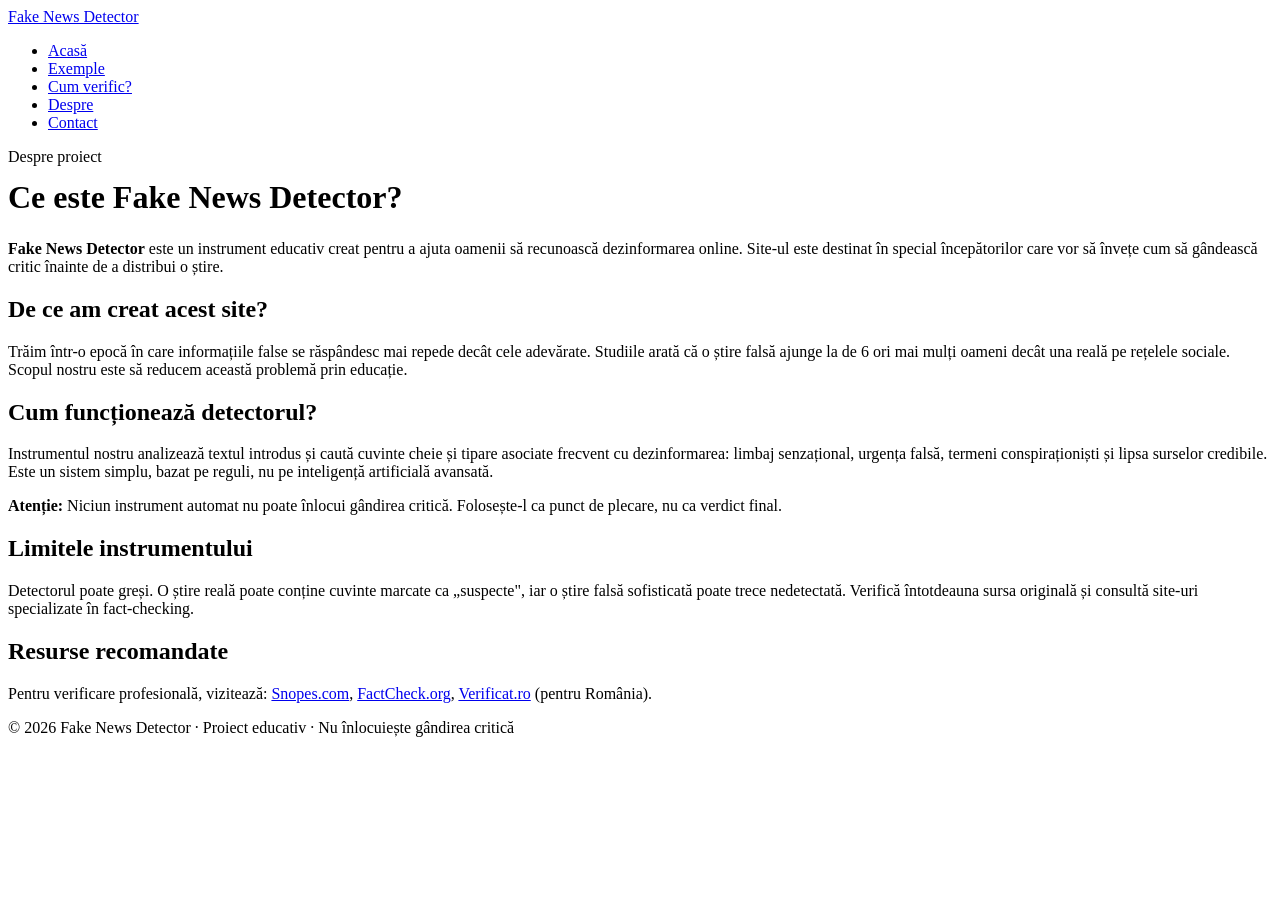
==== about.html @ dc5fa773 "primul meu commit" ====
<!DOCTYPE html>
<html lang="ro">
<head>
  <meta charset="UTF-8" />
  <meta name="viewport" content="width=device-width, initial-scale=1.0" />
  <title>Despre — Fake News Detector</title>
  <link rel="stylesheet" href="css/style.css" />
</head>
<body>

  <nav>
    <a href="index.html" class="nav-logo">
      <span class="dot"></span> Fake News Detector
    </a>
    <ul class="nav-links">
      <li><a href="index.html">Acasă</a></li>
      <li><a href="examples.html">Exemple</a></li>
      <li><a href="verify.html">Cum verific?</a></li>
      <li><a href="about.html">Despre</a></li>
      <li><a href="contact.html">Contact</a></li>
    </ul>
  </nav>

  <div class="page-content">
    <div class="hero-badge">Despre proiect</div>
    <h1 style="font-size:2rem; margin: 0.8rem 0 1.5rem;">Ce este Fake News Detector?</h1>

    <p>
      <strong>Fake News Detector</strong> este un instrument educativ creat pentru a ajuta oamenii
      să recunoască dezinformarea online. Site-ul este destinat în special începătorilor care vor să
      învețe cum să gândească critic înainte de a distribui o știre.
    </p>

    <h2>De ce am creat acest site?</h2>
    <p>
      Trăim într-o epocă în care informațiile false se răspândesc mai repede decât cele adevărate.
      Studiile arată că o știre falsă ajunge la de 6 ori mai mulți oameni decât una reală pe
      rețelele sociale. Scopul nostru este să reducem această problemă prin educație.
    </p>

    <h2>Cum funcționează detectorul?</h2>
    <p>
      Instrumentul nostru analizează textul introdus și caută cuvinte cheie și tipare asociate
      frecvent cu dezinformarea: limbaj senzațional, urgența falsă, termeni conspiraționiști și
      lipsa surselor credibile. Este un sistem simplu, bazat pe reguli, nu pe inteligență artificială avansată.
    </p>
    <p>
      <strong>Atenție:</strong> Niciun instrument automat nu poate înlocui gândirea critică.
      Folosește-l ca punct de plecare, nu ca verdict final.
    </p>

    <h2>Limitele instrumentului</h2>
    <p>
      Detectorul poate greși. O știre reală poate conține cuvinte marcate ca „suspecte", iar o
      știre falsă sofisticată poate trece nedetectată. Verifică întotdeauna sursa originală și
      consultă site-uri specializate în fact-checking.
    </p>

    <h2>Resurse recomandate</h2>
    <p>
      Pentru verificare profesională, vizitează:
      <a href="https://www.snopes.com" target="_blank">Snopes.com</a>,
      <a href="https://factcheck.org" target="_blank">FactCheck.org</a>,
      <a href="https://www.verificat.ro" target="_blank">Verificat.ro</a> (pentru România).
    </p>
  </div>

  <footer>
    <p>© 2026 Fake News Detector · Proiect educativ · Nu înlocuiește gândirea critică</p>
  </footer>

  <script src="js/main.js"></script>
</body>
</html>
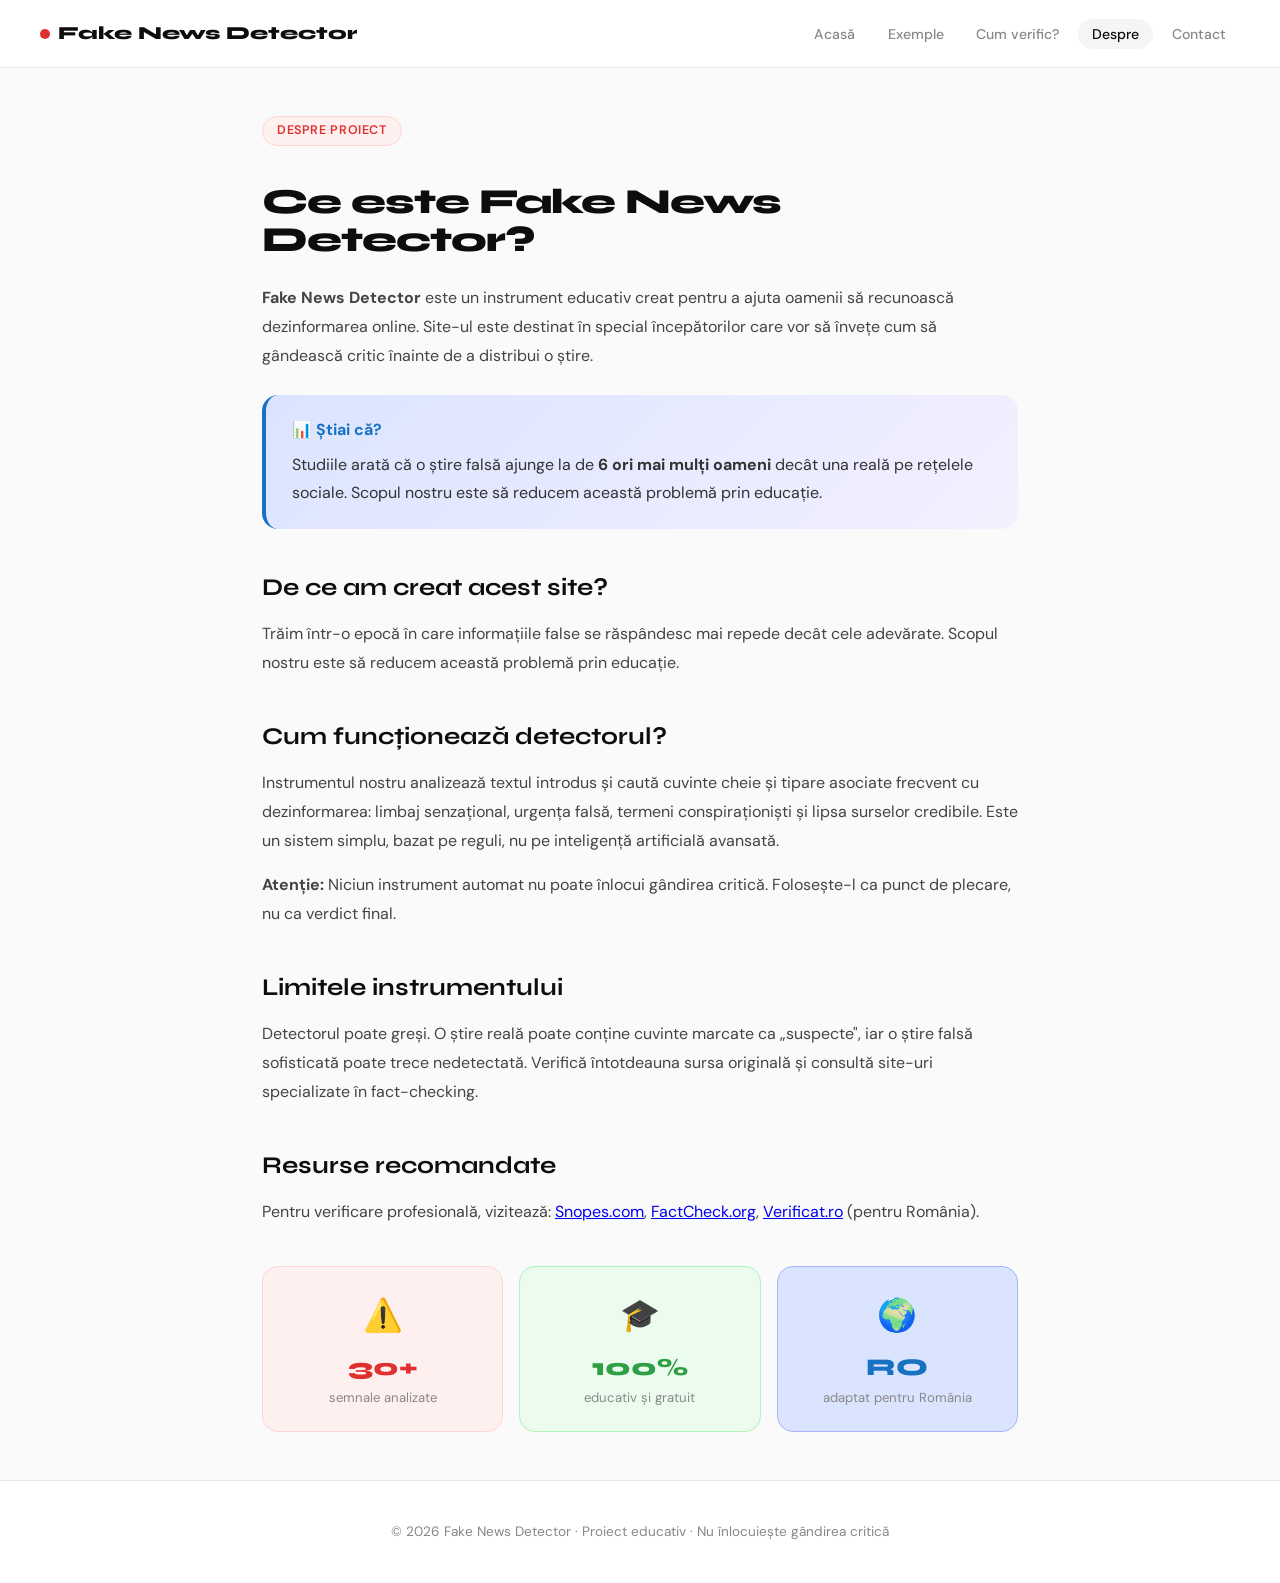
==== commit cfe36133: "Add files via upload" ====
--- a/about.html
+++ b/about.html
@@ -23,7 +23,7 @@
 
   <div class="page-content">
     <div class="hero-badge">Despre proiect</div>
-    <h1 style="font-size:2rem; margin: 0.8rem 0 1.5rem;">Ce este Fake News Detector?</h1>
+    <h1 style="font-size:2.2rem; margin: 0.8rem 0 1.5rem;">Ce este Fake News Detector?</h1>
 
     <p>
       <strong>Fake News Detector</strong> este un instrument educativ creat pentru a ajuta oamenii
@@ -31,11 +31,18 @@
       învețe cum să gândească critic înainte de a distribui o știre.
     </p>
 
+    <div class="about-highlight">
+      <strong style="color:#1971c2;">📊 Știai că?</strong>
+      <p style="color:#333; margin:0.5rem 0 0; line-height:1.75;">
+        Studiile arată că o știre falsă ajunge la de <strong>6 ori mai mulți oameni</strong> decât una reală pe
+        rețelele sociale. Scopul nostru este să reducem această problemă prin educație.
+      </p>
+    </div>
+
     <h2>De ce am creat acest site?</h2>
     <p>
       Trăim într-o epocă în care informațiile false se răspândesc mai repede decât cele adevărate.
-      Studiile arată că o știre falsă ajunge la de 6 ori mai mulți oameni decât una reală pe
-      rețelele sociale. Scopul nostru este să reducem această problemă prin educație.
+      Scopul nostru este să reducem această problemă prin educație.
     </p>
 
     <h2>Cum funcționează detectorul?</h2>
@@ -63,6 +70,24 @@
       <a href="https://factcheck.org" target="_blank">FactCheck.org</a>,
       <a href="https://www.verificat.ro" target="_blank">Verificat.ro</a> (pentru România).
     </p>
+
+    <div style="margin-top:2.5rem; display:grid; grid-template-columns: repeat(auto-fit, minmax(180px,1fr)); gap:1rem;">
+      <div style="background:#fff0f0; border-radius:var(--radius); padding:1.4rem; text-align:center; border:1px solid #ffd6d6;">
+        <div style="font-size:2rem; margin-bottom:0.5rem;">⚠️</div>
+        <div style="font-family:var(--font-head); font-weight:800; font-size:1.5rem; color:var(--red);">30+</div>
+        <div style="font-size:0.82rem; color:#888;">semnale analizate</div>
+      </div>
+      <div style="background:#ebfbee; border-radius:var(--radius); padding:1.4rem; text-align:center; border:1px solid #b2f2bb;">
+        <div style="font-size:2rem; margin-bottom:0.5rem;">🎓</div>
+        <div style="font-family:var(--font-head); font-weight:800; font-size:1.5rem; color:var(--green);">100%</div>
+        <div style="font-size:0.82rem; color:#888;">educativ și gratuit</div>
+      </div>
+      <div style="background:#dbe4ff; border-radius:var(--radius); padding:1.4rem; text-align:center; border:1px solid #a5b4fc;">
+        <div style="font-size:2rem; margin-bottom:0.5rem;">🌍</div>
+        <div style="font-family:var(--font-head); font-weight:800; font-size:1.5rem; color:var(--blue);">RO</div>
+        <div style="font-size:0.82rem; color:#888;">adaptat pentru România</div>
+      </div>
+    </div>
   </div>
 
   <footer>
@@ -71,4 +96,4 @@
 
   <script src="js/main.js"></script>
 </body>
-</html>+</html>
--- a/css/style.css
+++ b/css/style.css
@@ -0,0 +1,537 @@
+@import url('https://fonts.googleapis.com/css2?family=Syne:wght@400;600;700;800&family=DM+Sans:ital,wght@0,300;0,400;0,500;1,400&display=swap');
+
+*, *::before, *::after { box-sizing: border-box; margin: 0; padding: 0; }
+
+:root {
+  --red: #E03131;
+  --red-light: #FFF0F0;
+  --red-mid: #ffd6d6;
+  --green: #2F9E44;
+  --green-light: #EBFBEE;
+  --amber: #E67700;
+  --amber-light: #FFF3BF;
+  --blue: #1971c2;
+  --blue-light: #dbe4ff;
+  --purple: #7048e8;
+  --purple-light: #f3f0ff;
+  --dark: #0D0D0D;
+  --dark2: #1A1A1A;
+  --gray: #888;
+  --gray-light: #F5F5F5;
+  --border: #E8E8E8;
+  --white: #FFFFFF;
+  --font-head: 'Syne', sans-serif;
+  --font-body: 'DM Sans', sans-serif;
+  --radius: 16px;
+  --radius-sm: 10px;
+  --shadow: 0 4px 24px rgba(0,0,0,0.08);
+  --shadow-lg: 0 8px 40px rgba(0,0,0,0.12);
+}
+
+body {
+  font-family: var(--font-body);
+  background: #fafafa;
+  color: var(--dark);
+  line-height: 1.6;
+  font-size: 16px;
+}
+
+/* NAV */
+nav {
+  display: flex;
+  align-items: center;
+  justify-content: space-between;
+  padding: 0 2.5rem;
+  height: 68px;
+  border-bottom: 1px solid var(--border);
+  position: sticky;
+  top: 0;
+  background: rgba(255,255,255,0.95);
+  backdrop-filter: blur(12px);
+  z-index: 100;
+}
+
+.nav-logo {
+  font-family: var(--font-head);
+  font-weight: 800;
+  font-size: 1.15rem;
+  text-decoration: none;
+  color: var(--dark);
+  display: flex;
+  align-items: center;
+  gap: 8px;
+}
+
+.nav-logo .dot {
+  width: 10px;
+  height: 10px;
+  background: var(--red);
+  border-radius: 50%;
+  display: inline-block;
+}
+
+.logo-img {
+  height: 52px;
+  width: auto;
+  display: block;
+}
+
+.nav-links {
+  display: flex;
+  gap: 0.3rem;
+  list-style: none;
+}
+
+.nav-links a {
+  text-decoration: none;
+  color: var(--gray);
+  font-size: 0.88rem;
+  font-weight: 500;
+  padding: 6px 14px;
+  border-radius: 999px;
+  transition: all 0.2s;
+}
+
+.nav-links a:hover,
+.nav-links a.active {
+  color: var(--dark);
+  background: var(--gray-light);
+}
+
+/* HERO */
+.hero {
+  padding: 5rem 2rem 4rem;
+  max-width: 860px;
+  margin: 0 auto;
+  text-align: center;
+  position: relative;
+}
+
+.hero-illustration {
+  display: flex;
+  justify-content: center;
+  gap: 1rem;
+  margin-bottom: 2.5rem;
+  flex-wrap: wrap;
+}
+
+.hero-pill {
+  display: inline-flex;
+  align-items: center;
+  gap: 6px;
+  padding: 8px 16px;
+  border-radius: 999px;
+  font-size: 0.82rem;
+  font-weight: 600;
+}
+
+.hero-pill.fake { background: var(--red-light); color: var(--red); border: 1.5px solid var(--red-mid); }
+.hero-pill.mislead { background: var(--amber-light); color: var(--amber); border: 1.5px solid #ffd59e; }
+.hero-pill.real { background: var(--green-light); color: var(--green); border: 1.5px solid #b2f2bb; }
+
+.hero-badge {
+  display: inline-block;
+  background: var(--red-light);
+  color: var(--red);
+  font-size: 0.78rem;
+  font-weight: 600;
+  padding: 4px 14px;
+  border-radius: 999px;
+  margin-bottom: 1.5rem;
+  letter-spacing: 0.05em;
+  text-transform: uppercase;
+  border: 1px solid var(--red-mid);
+}
+
+h1 {
+  font-family: var(--font-head);
+  font-size: clamp(2.4rem, 5vw, 3.8rem);
+  font-weight: 800;
+  line-height: 1.1;
+  margin-bottom: 1.2rem;
+  letter-spacing: -0.03em;
+}
+
+h1 span { color: var(--red); }
+
+.hero-sub {
+  font-size: 1.1rem;
+  color: var(--gray);
+  max-width: 520px;
+  margin: 0 auto 2.5rem;
+}
+
+.hero-stats {
+  display: flex;
+  justify-content: center;
+  gap: 2rem;
+  margin-top: 3rem;
+  padding-top: 2rem;
+  border-top: 1px solid var(--border);
+  flex-wrap: wrap;
+}
+
+.hero-stat { text-align: center; }
+.hero-stat-num {
+  font-family: var(--font-head);
+  font-size: 2rem;
+  font-weight: 800;
+  color: var(--red);
+  display: block;
+}
+.hero-stat-lbl { font-size: 0.8rem; color: var(--gray); }
+
+/* BUTTONS */
+.btn {
+  display: inline-flex;
+  align-items: center;
+  gap: 8px;
+  padding: 12px 28px;
+  border-radius: var(--radius-sm);
+  font-family: var(--font-body);
+  font-size: 0.95rem;
+  font-weight: 500;
+  cursor: pointer;
+  text-decoration: none;
+  transition: all 0.2s;
+  border: none;
+}
+
+.btn-check {
+  margin-top: 1rem;
+  width: 100%;
+  justify-content: center;
+  background: var(--red);
+  color: #fff;
+  padding: 15px;
+  font-size: 1rem;
+  border-radius: var(--radius-sm);
+  font-weight: 600;
+  letter-spacing: 0.01em;
+}
+
+.btn-check:hover { background: #c92a2a; transform: translateY(-2px); box-shadow: 0 6px 20px rgba(224,49,49,0.3); }
+
+/* CHECKER CARD */
+.checker-section {
+  max-width: 740px;
+  margin: 0 auto 5rem;
+  padding: 0 2rem;
+}
+
+.card {
+  background: var(--white);
+  border: 1px solid var(--border);
+  border-radius: var(--radius);
+  padding: 2.2rem;
+  box-shadow: var(--shadow-lg);
+}
+
+.card-title {
+  font-family: var(--font-head);
+  font-size: 1.25rem;
+  font-weight: 700;
+  margin-bottom: 1.2rem;
+}
+
+textarea {
+  width: 100%;
+  min-height: 140px;
+  border: 1.5px solid var(--border);
+  border-radius: var(--radius-sm);
+  padding: 14px;
+  font-family: var(--font-body);
+  font-size: 0.95rem;
+  resize: vertical;
+  outline: none;
+  transition: border-color 0.2s;
+  color: var(--dark);
+  background: #fafafa;
+}
+
+textarea:focus { border-color: var(--red); background: var(--white); }
+
+/* RESULT */
+.result-box {
+  margin-top: 1.5rem;
+  border-radius: var(--radius-sm);
+  padding: 1.4rem 1.6rem;
+  display: none;
+  animation: fadeIn 0.3s ease;
+}
+
+.result-box.show { display: block; }
+
+@keyframes fadeIn {
+  from { opacity: 0; transform: translateY(8px); }
+  to { opacity: 1; transform: translateY(0); }
+}
+
+.result-fake { background: var(--red-light); border-left: 5px solid var(--red); }
+.result-real { background: var(--green-light); border-left: 5px solid var(--green); }
+.result-unknown { background: var(--amber-light); border-left: 5px solid var(--amber); }
+
+.result-label {
+  font-family: var(--font-head);
+  font-size: 1.1rem;
+  font-weight: 700;
+  margin-bottom: 6px;
+}
+
+.result-fake .result-label { color: var(--red); }
+.result-real .result-label { color: var(--green); }
+.result-unknown .result-label { color: var(--amber); }
+
+.result-desc { font-size: 0.92rem; color: var(--dark); line-height: 1.65; }
+
+/* TIPS SECTION */
+.tips-section {
+  background: linear-gradient(135deg, #0D0D0D 0%, #1a1a2e 100%);
+  padding: 5rem 2rem;
+  position: relative;
+  overflow: hidden;
+}
+
+.tips-section::before {
+  content: '';
+  position: absolute;
+  top: -100px;
+  right: -100px;
+  width: 400px;
+  height: 400px;
+  background: radial-gradient(circle, rgba(224,49,49,0.15) 0%, transparent 70%);
+  pointer-events: none;
+}
+
+.section-inner {
+  max-width: 960px;
+  margin: 0 auto;
+}
+
+.section-title {
+  font-family: var(--font-head);
+  font-size: 2rem;
+  font-weight: 800;
+  margin-bottom: 0.6rem;
+  letter-spacing: -0.02em;
+  color: #fff;
+}
+
+.section-subtitle {
+  color: rgba(255,255,255,0.5);
+  font-size: 0.95rem;
+  margin-bottom: 2.5rem;
+}
+
+.tips-grid {
+  display: grid;
+  grid-template-columns: repeat(auto-fit, minmax(260px, 1fr));
+  gap: 1rem;
+}
+
+.tip-card {
+  background: rgba(255,255,255,0.05);
+  border: 1px solid rgba(255,255,255,0.1);
+  border-radius: var(--radius);
+  padding: 1.6rem;
+  transition: all 0.2s;
+}
+
+.tip-card:hover {
+  background: rgba(255,255,255,0.08);
+  border-color: rgba(255,255,255,0.2);
+  transform: translateY(-2px);
+}
+
+.tip-icon {
+  font-size: 1.6rem;
+  margin-bottom: 1rem;
+  display: block;
+  filter: none;
+}
+
+.tip-card h3 {
+  font-family: var(--font-head);
+  font-size: 1rem;
+  font-weight: 700;
+  margin-bottom: 0.5rem;
+  color: #fff;
+}
+
+.tip-card p { font-size: 0.88rem; color: rgba(255,255,255,0.55); line-height: 1.7; }
+
+/* PAGE CONTENT */
+.page-content {
+  max-width: 820px;
+  margin: 3rem auto;
+  padding: 0 2rem;
+}
+
+.page-content h2 {
+  font-family: var(--font-head);
+  font-size: 1.5rem;
+  font-weight: 700;
+  margin-top: 2.5rem;
+  margin-bottom: 0.8rem;
+}
+
+.page-content p {
+  color: #444;
+  margin-bottom: 1rem;
+  line-height: 1.8;
+}
+
+/* EXAMPLES */
+.example-item {
+  border: 1px solid var(--border);
+  border-radius: var(--radius);
+  padding: 1.6rem;
+  margin-bottom: 1rem;
+  transition: box-shadow 0.2s;
+}
+
+.example-item:hover { box-shadow: var(--shadow); }
+
+.example-item.is-fake { border-left: 4px solid var(--red); background: #fffafa; }
+.example-item.is-real { border-left: 4px solid var(--green); background: #f8fff9; }
+.example-item.is-mislead { border-left: 4px solid var(--amber); background: #fffef5; }
+
+.example-item h3 {
+  font-family: var(--font-head);
+  font-weight: 700;
+  margin-bottom: 0.6rem;
+  font-size: 1rem;
+}
+
+.tag {
+  display: inline-block;
+  font-size: 0.75rem;
+  font-weight: 700;
+  padding: 3px 12px;
+  border-radius: 999px;
+  margin-bottom: 0.7rem;
+  letter-spacing: 0.04em;
+}
+
+.tag-fake { background: var(--red-light); color: var(--red); border: 1px solid var(--red-mid); }
+.tag-real { background: var(--green-light); color: var(--green); border: 1px solid #b2f2bb; }
+.tag-misleading { background: var(--amber-light); color: var(--amber); border: 1px solid #ffd59e; }
+
+/* INFO BANNER */
+.info-banner {
+  background: linear-gradient(135deg, #667eea 0%, #764ba2 100%);
+  border-radius: var(--radius);
+  padding: 1.5rem 1.8rem;
+  margin-top: 2.5rem;
+  color: #fff;
+}
+
+.info-banner strong { color: #fff; }
+
+.keywords-banner {
+  background: linear-gradient(135deg, #f093fb 0%, #f5576c 100%);
+  border-radius: var(--radius);
+  padding: 1.5rem 1.8rem;
+  margin-top: 1rem;
+  color: #fff;
+}
+
+/* FOOTER */
+footer {
+  border-top: 1px solid var(--border);
+  text-align: center;
+  padding: 2.5rem;
+  color: var(--gray);
+  font-size: 0.85rem;
+  background: #fff;
+}
+
+/* CONTACT FORM */
+.form-group { margin-bottom: 1.3rem; }
+
+.form-group label {
+  display: block;
+  font-size: 0.88rem;
+  font-weight: 600;
+  margin-bottom: 6px;
+  color: var(--dark2);
+}
+
+.form-group input,
+.form-group textarea {
+  width: 100%;
+  border: 1.5px solid var(--border);
+  border-radius: var(--radius-sm);
+  padding: 11px 14px;
+  font-family: var(--font-body);
+  font-size: 0.95rem;
+  outline: none;
+  min-height: auto;
+  transition: border-color 0.2s;
+  background: #fafafa;
+}
+
+.form-group input:focus,
+.form-group textarea:focus { border-color: var(--red); background: #fff; }
+
+.form-group textarea { min-height: 120px; resize: vertical; }
+
+/* VERIFY STEPS */
+.steps { counter-reset: step; }
+
+.step {
+  display: flex;
+  gap: 1.2rem;
+  margin-bottom: 1.8rem;
+  align-items: flex-start;
+  padding: 1.4rem;
+  background: #fff;
+  border: 1px solid var(--border);
+  border-radius: var(--radius);
+  transition: box-shadow 0.2s;
+}
+
+.step:hover { box-shadow: var(--shadow); }
+
+.step-num {
+  flex-shrink: 0;
+  width: 36px;
+  height: 36px;
+  background: var(--red);
+  color: #fff;
+  border-radius: 50%;
+  display: flex;
+  align-items: center;
+  justify-content: center;
+  font-family: var(--font-head);
+  font-weight: 800;
+  font-size: 0.95rem;
+}
+
+.step-body h3 {
+  font-family: var(--font-head);
+  font-weight: 700;
+  margin-bottom: 5px;
+  font-size: 1rem;
+}
+
+.step-body p { font-size: 0.9rem; color: #555; line-height: 1.7; }
+
+/* ABOUT section colors */
+.about-highlight {
+  background: linear-gradient(135deg, var(--blue-light) 0%, var(--purple-light) 100%);
+  border-radius: var(--radius);
+  padding: 1.4rem 1.6rem;
+  margin: 1.5rem 0;
+  border-left: 4px solid var(--blue);
+}
+
+/* MEDIA */
+@media (max-width: 600px) {
+  nav { padding: 0 1rem; }
+  .nav-links { gap: 0.2rem; }
+  .nav-links a { padding: 5px 10px; font-size: 0.82rem; }
+  .hero { padding: 3rem 1rem 2rem; }
+  .checker-section { padding: 0 1rem; }
+  .hero-stats { gap: 1.2rem; }
+}
